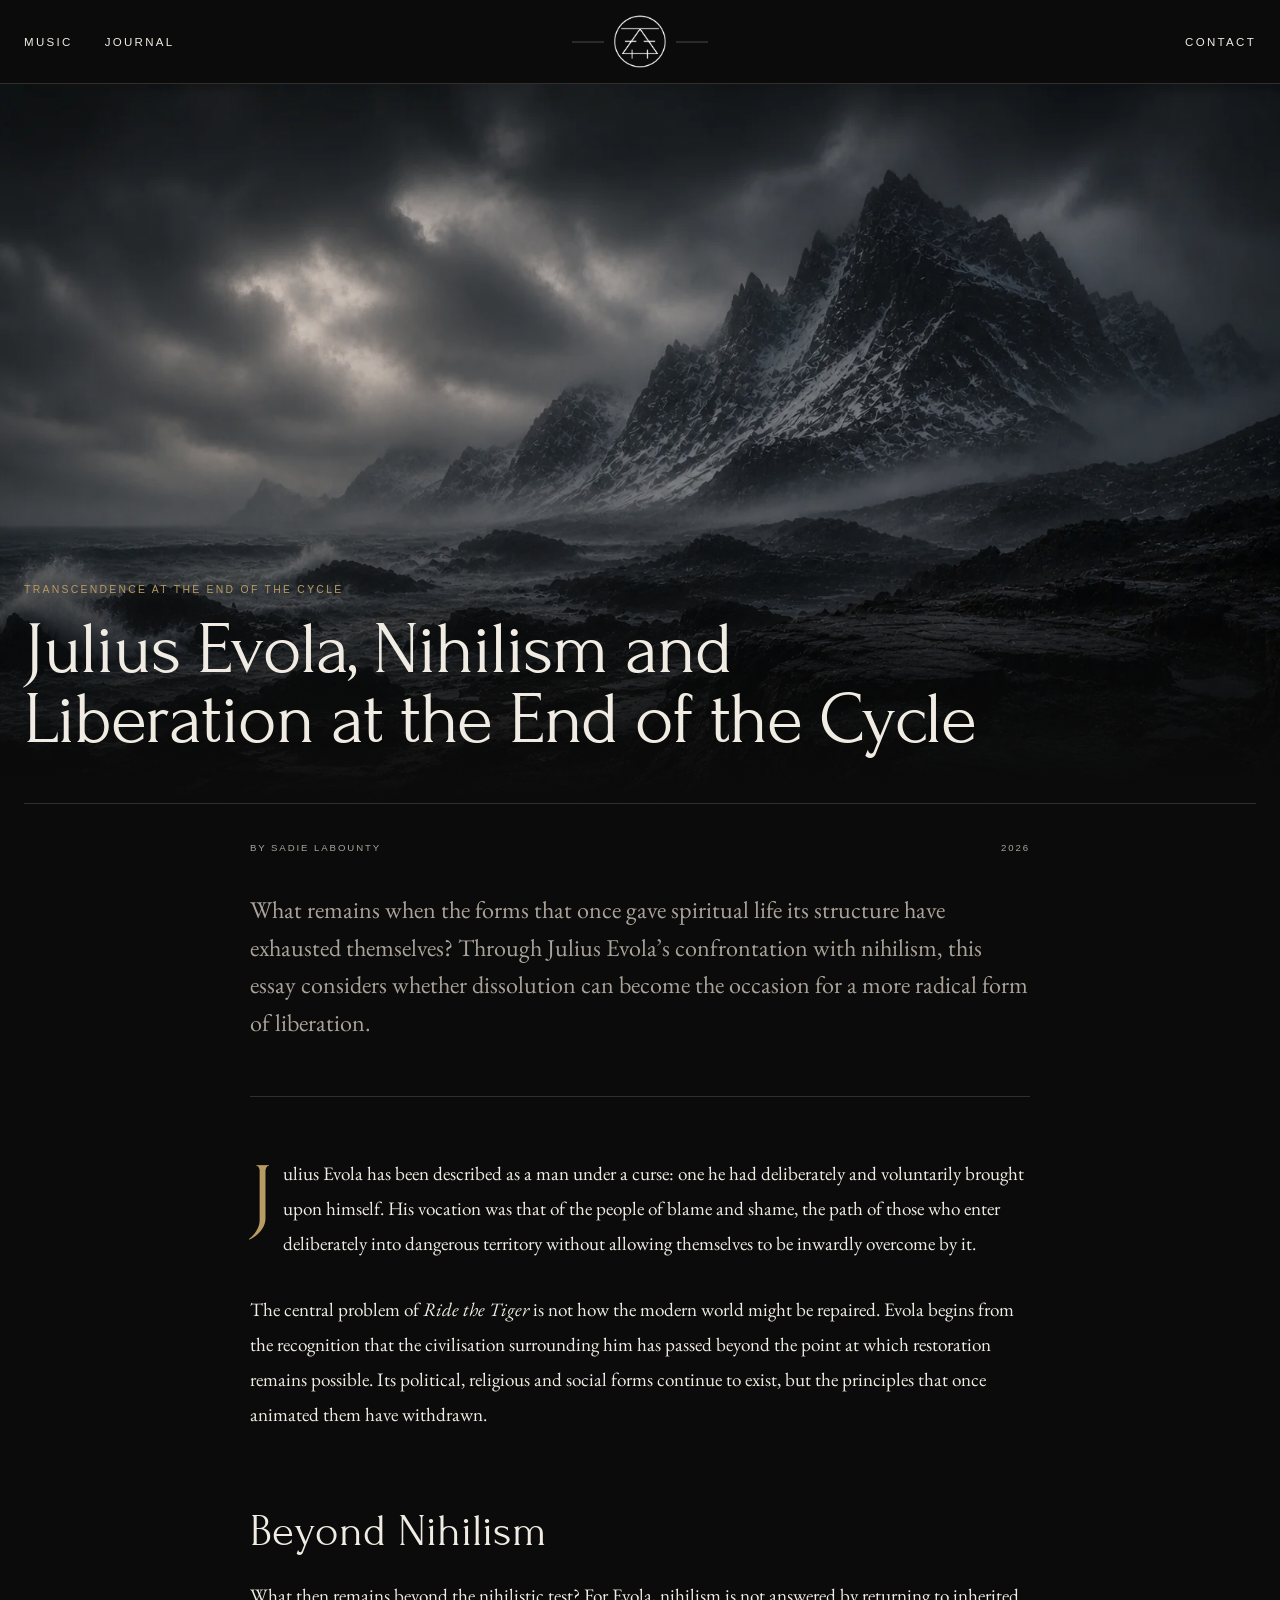
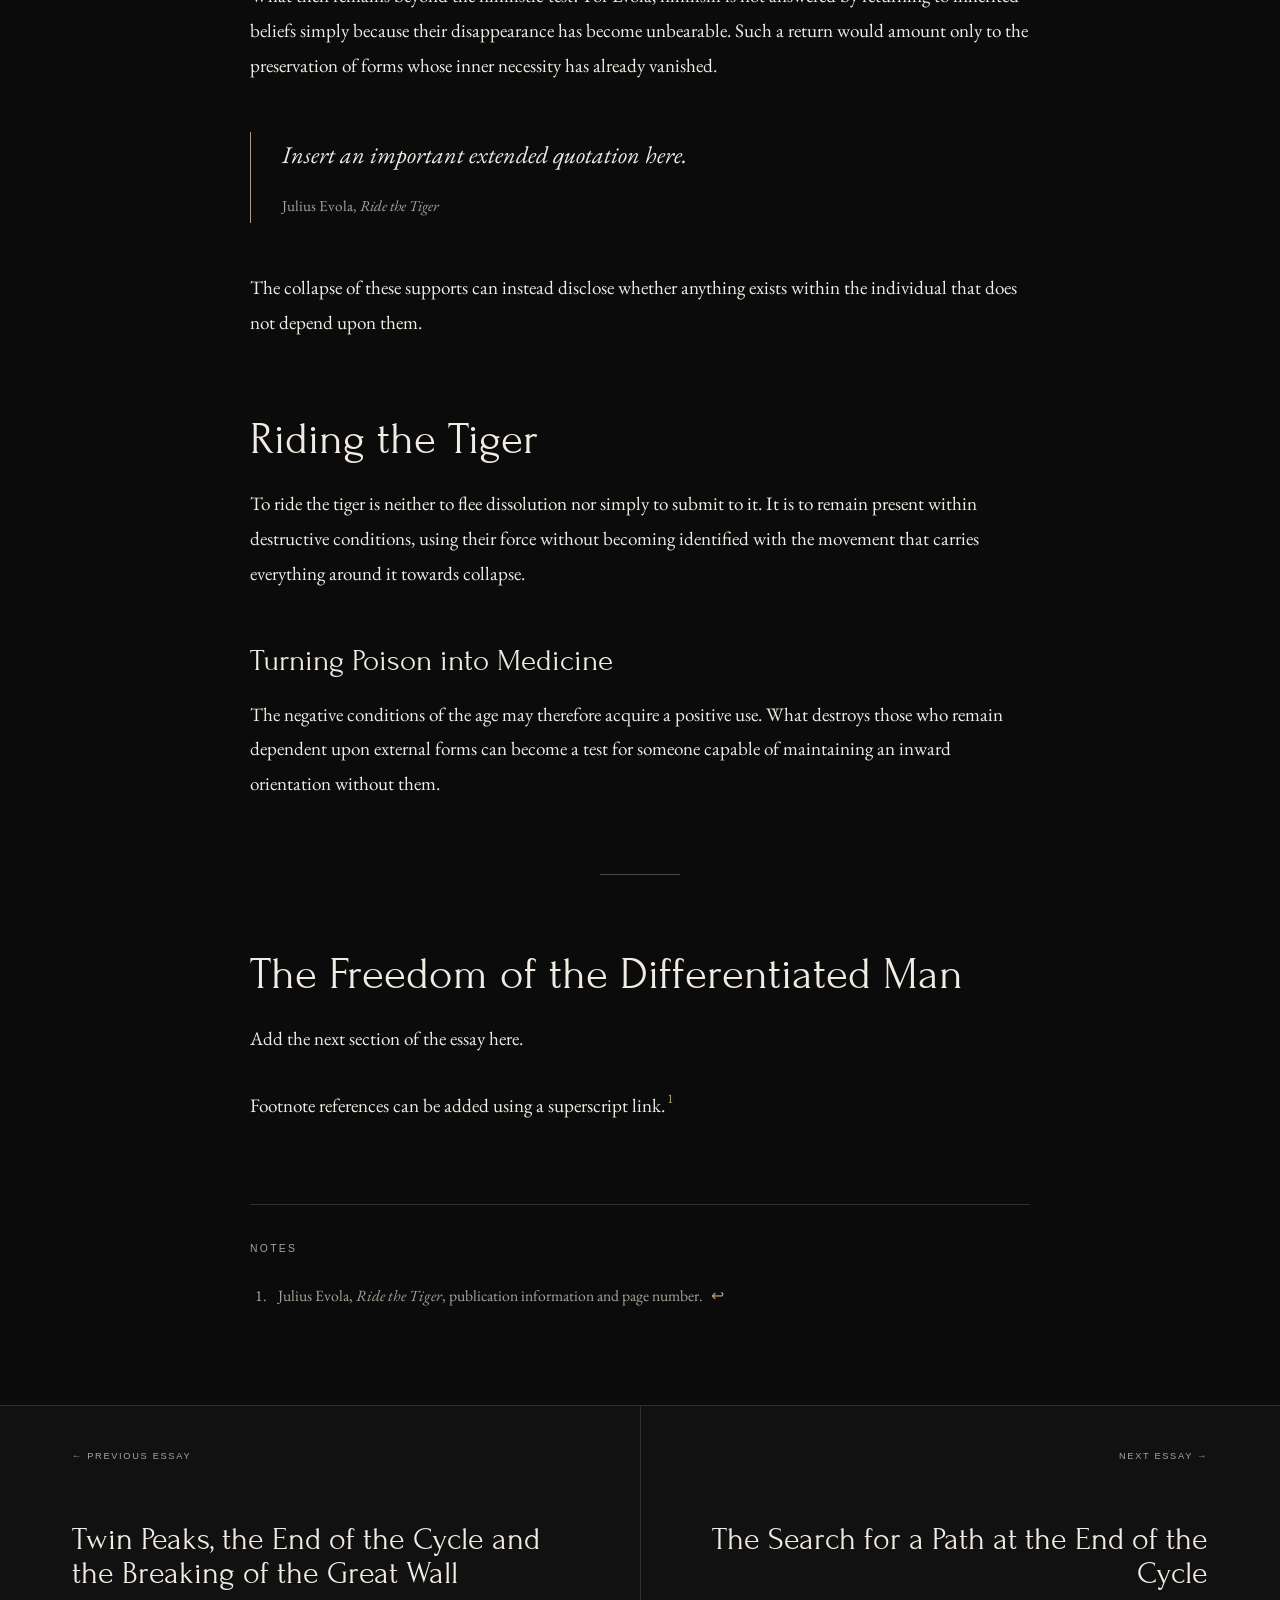
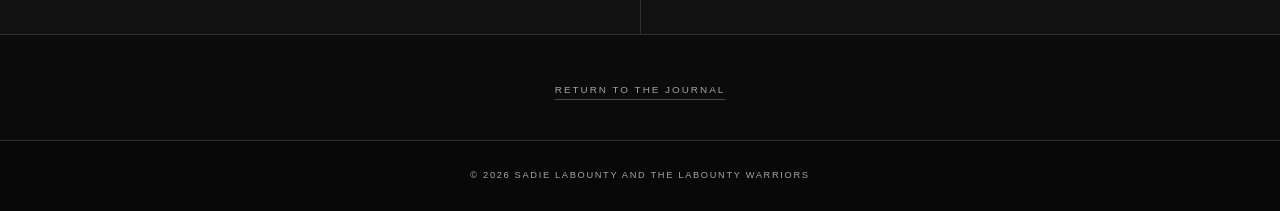
==== journal/julius-evola-nihilism-and-liberation/index.html @ d00d3645 "Adding Journal Entries" ====
<!DOCTYPE html>
<html lang="en">
<head>
    <meta charset="UTF-8">

    <meta
        name="viewport"
        content="width=device-width, initial-scale=1.0"
    >

    <meta
        name="description"
        content="Julius Evola, Nihilism and Liberation at the End of the Cycle."
    >

    <link
        rel="icon"
        type="image/webp"
        href="/assets/images/logo/favicon-logo.webp"
    >

    <title>
        Julius Evola, Nihilism and Liberation at the End of the Cycle
    </title>

    <link rel="preconnect" href="https://fonts.googleapis.com">
    <link
        rel="preconnect"
        href="https://fonts.gstatic.com"
        crossorigin
    >

    <link
        href="https://fonts.googleapis.com/css2?family=Cinzel+Decorative:wght@400;700;900&family=EB+Garamond:ital,wght@0,400;0,500;1,400;1,500&family=Forum&display=swap"
        rel="stylesheet"
    >

    <link
        rel="stylesheet"
        href="/assets/css/style.css"
    >
</head>

<body class="essay-page">

    <!-- Reading progress -->
    <div
        class="reading-progress"
        aria-hidden="true"
    >
        <div class="reading-progress-bar"></div>
    </div>


    <!-- Header -->
    <header class="site-header">
        <nav
            class="main-nav"
            aria-label="Main navigation"
        >
            <div class="nav-left">
                <a href="/#music">Music</a>
                <a href="/#journal">Journal</a>
            </div>

            <a
                href="/"
                class="site-logo"
                aria-label="Home"
            >
                <img
                    src="/assets/images/logo/47-logo.webp"
                    alt=""
                >
            </a>

            <div class="nav-right">
                <a href="/#contact">Contact</a>
            </div>
        </nav>
    </header>


    <main>

        <!-- Essay hero -->
        <header class="essay-hero essay-hero-evola">

            <img
                src="/assets/images/journal/evola-2.webp"
                alt=""
                class="essay-hero-image"
            >

            <div class="essay-hero-overlay"></div>

            <div class="essay-hero-inner">

                <p class="essay-series">
                    Transcendence at the End of the Cycle
                </p>

                <h1>
                    Julius Evola, Nihilism and Liberation
                    at the End of the Cycle
                </h1>

            </div>

        </header>


        <!-- Essay body -->
        <article class="essay">

            <header class="essay-introduction">

                <div class="essay-meta">
                    <p>By Sadie LaBounty</p>

                    <!-- Add the date when the essay is published -->
                    <p>
                        <time datetime="2026">
                            2026
                        </time>
                    </p>
                </div>

                <!-- Optional introductory standfirst -->
                <p class="essay-standfirst">
                    What remains when the forms that once gave spiritual
                    life its structure have exhausted themselves? Through
                    Julius Evola’s confrontation with nihilism, this essay
                    considers whether dissolution can become the occasion
                    for a more radical form of liberation.
                </p>

            </header>


            <div class="essay-content">

                <!-- Replace the temporary text below with the essay -->

                <p class="essay-opening">
                    Julius Evola has been described as a man under a curse:
                    one he had deliberately and voluntarily brought upon
                    himself. His vocation was that of the people of blame
                    and shame, the path of those who enter deliberately
                    into dangerous territory without allowing themselves
                    to be inwardly overcome by it.
                </p>

                <p>
                    The central problem of <em>Ride the Tiger</em> is not
                    how the modern world might be repaired. Evola begins
                    from the recognition that the civilisation surrounding
                    him has passed beyond the point at which restoration
                    remains possible. Its political, religious and social
                    forms continue to exist, but the principles that once
                    animated them have withdrawn.
                </p>


                <h2 id="beyond-nihilism">
                    Beyond Nihilism
                </h2>

                <p>
                    What then remains beyond the nihilistic test? For Evola,
                    nihilism is not answered by returning to inherited
                    beliefs simply because their disappearance has become
                    unbearable. Such a return would amount only to the
                    preservation of forms whose inner necessity has already
                    vanished.
                </p>

                <blockquote>
                    <p>
                        Insert an important extended quotation here.
                    </p>

                    <cite>
                        Julius Evola, <em>Ride the Tiger</em>
                    </cite>
                </blockquote>

                <p>
                    The collapse of these supports can instead disclose
                    whether anything exists within the individual that does
                    not depend upon them.
                </p>


                <h2 id="riding-the-tiger">
                    Riding the Tiger
                </h2>

                <p>
                    To ride the tiger is neither to flee dissolution nor
                    simply to submit to it. It is to remain present within
                    destructive conditions, using their force without
                    becoming identified with the movement that carries
                    everything around it towards collapse.
                </p>


                <h3>
                    Turning Poison into Medicine
                </h3>

                <p>
                    The negative conditions of the age may therefore acquire
                    a positive use. What destroys those who remain dependent
                    upon external forms can become a test for someone capable
                    of maintaining an inward orientation without them.
                </p>


                <hr>


                <h2 id="freedom">
                    The Freedom of the Differentiated Man
                </h2>

                <p>
                    Add the next section of the essay here.
                </p>


                <!-- Example footnote -->
                <p>
                    Footnote references can be added using a superscript
                    link.<sup><a href="#note-1" id="reference-1">1</a></sup>
                </p>


                <section
                    class="essay-notes"
                    aria-labelledby="notes-heading"
                >
                    <h2 id="notes-heading">
                        Notes
                    </h2>

                    <ol>
                        <li id="note-1">
                            Julius Evola, <em>Ride the Tiger</em>,
                            publication information and page number.

                            <a
                                class="footnote-return"
                                href="#reference-1"
                                aria-label="Return to reference 1"
                            >
                                ↩
                            </a>
                        </li>
                    </ol>
                </section>

            </div>

        </article>


        <!-- Series navigation -->
        <nav
            class="essay-navigation"
            aria-label="Essay series navigation"
        >
            <div class="essay-navigation-inner">

                <a
                    class="essay-navigation-link essay-navigation-previous"
                    href="/journal/twin-peaks-and-the-breaking-of-the-great-wall/"
                >
                    <span class="essay-navigation-direction">
                        ← Previous essay
                    </span>

                    <span class="essay-navigation-title">
                        Twin Peaks, the End of the Cycle and the
                        Breaking of the Great Wall
                    </span>
                </a>


                <a
                    class="essay-navigation-link essay-navigation-next"
                    href="/journal/the-search-for-a-path/"
                >
                    <span class="essay-navigation-direction">
                        Next essay →
                    </span>

                    <span class="essay-navigation-title">
                        The Search for a Path at the End of the Cycle
                    </span>
                </a>

            </div>
        </nav>


        <div class="essay-journal-return">
            <a href="/#journal">
                Return to the Journal
            </a>
        </div>

    </main>


    <footer class="site-footer">
        <p>
            © 2026 Sadie LaBounty and the LaBounty Warriors
        </p>
    </footer>


    <script src="/assets/js/essay.js"></script>
</body>
</html>
---- assets/css/style.css ----
/* =========================================================
   SADIE LABOUNTY AND THE LABOUNTY WARRIORS
   Main stylesheet
========================================================= */

@import url("base/variables.css");
@import url("base/reset.css");
@import url("base/layout.css");
@import url("base/typography.css");

@import url("components/header.css");
@import url("components/hero.css");
@import url("components/music.css");
@import url("components/featured-album.css");
@import url("components/footer.css");

@import url("base/accessibility.css");

@import url("components/writing.css");
@import url("components/essay.css");
@import url("components/album-modal.css");
@import url("components/contact.css");

@import url("utilities/animations.css");
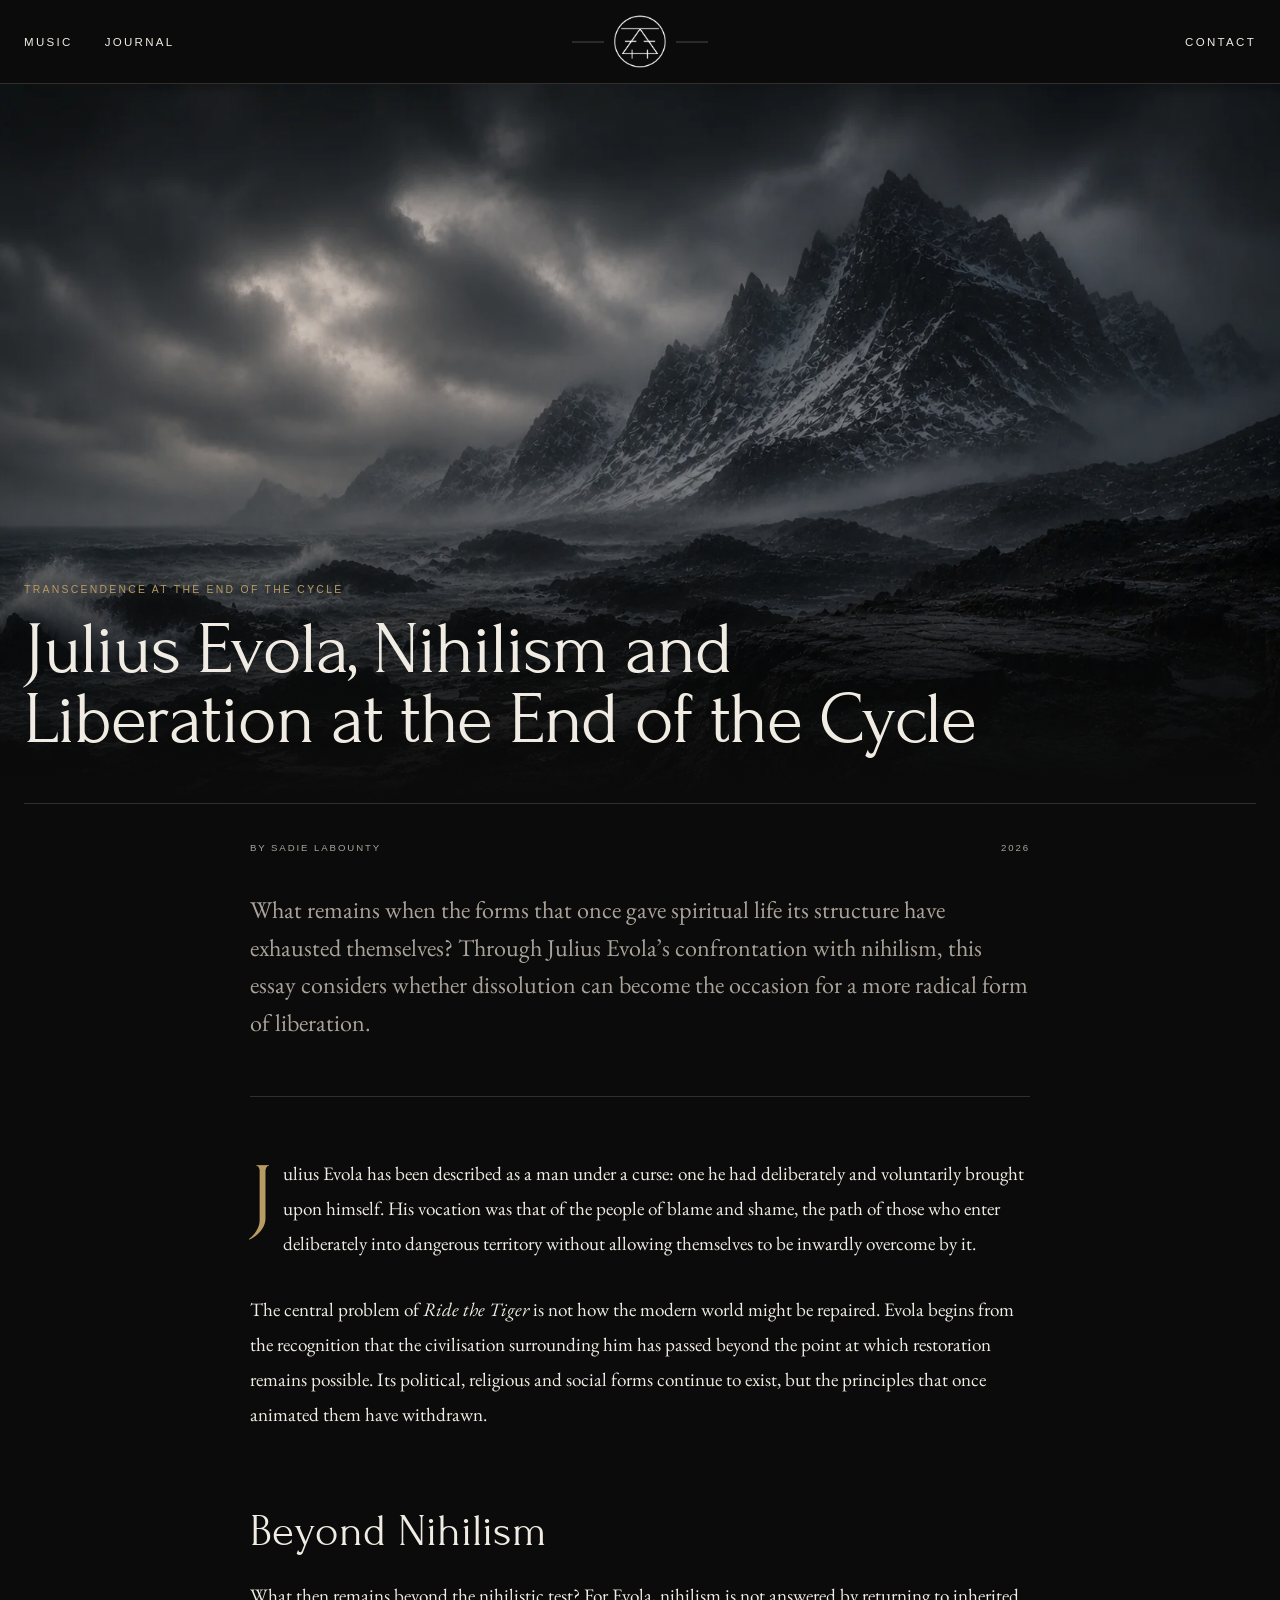
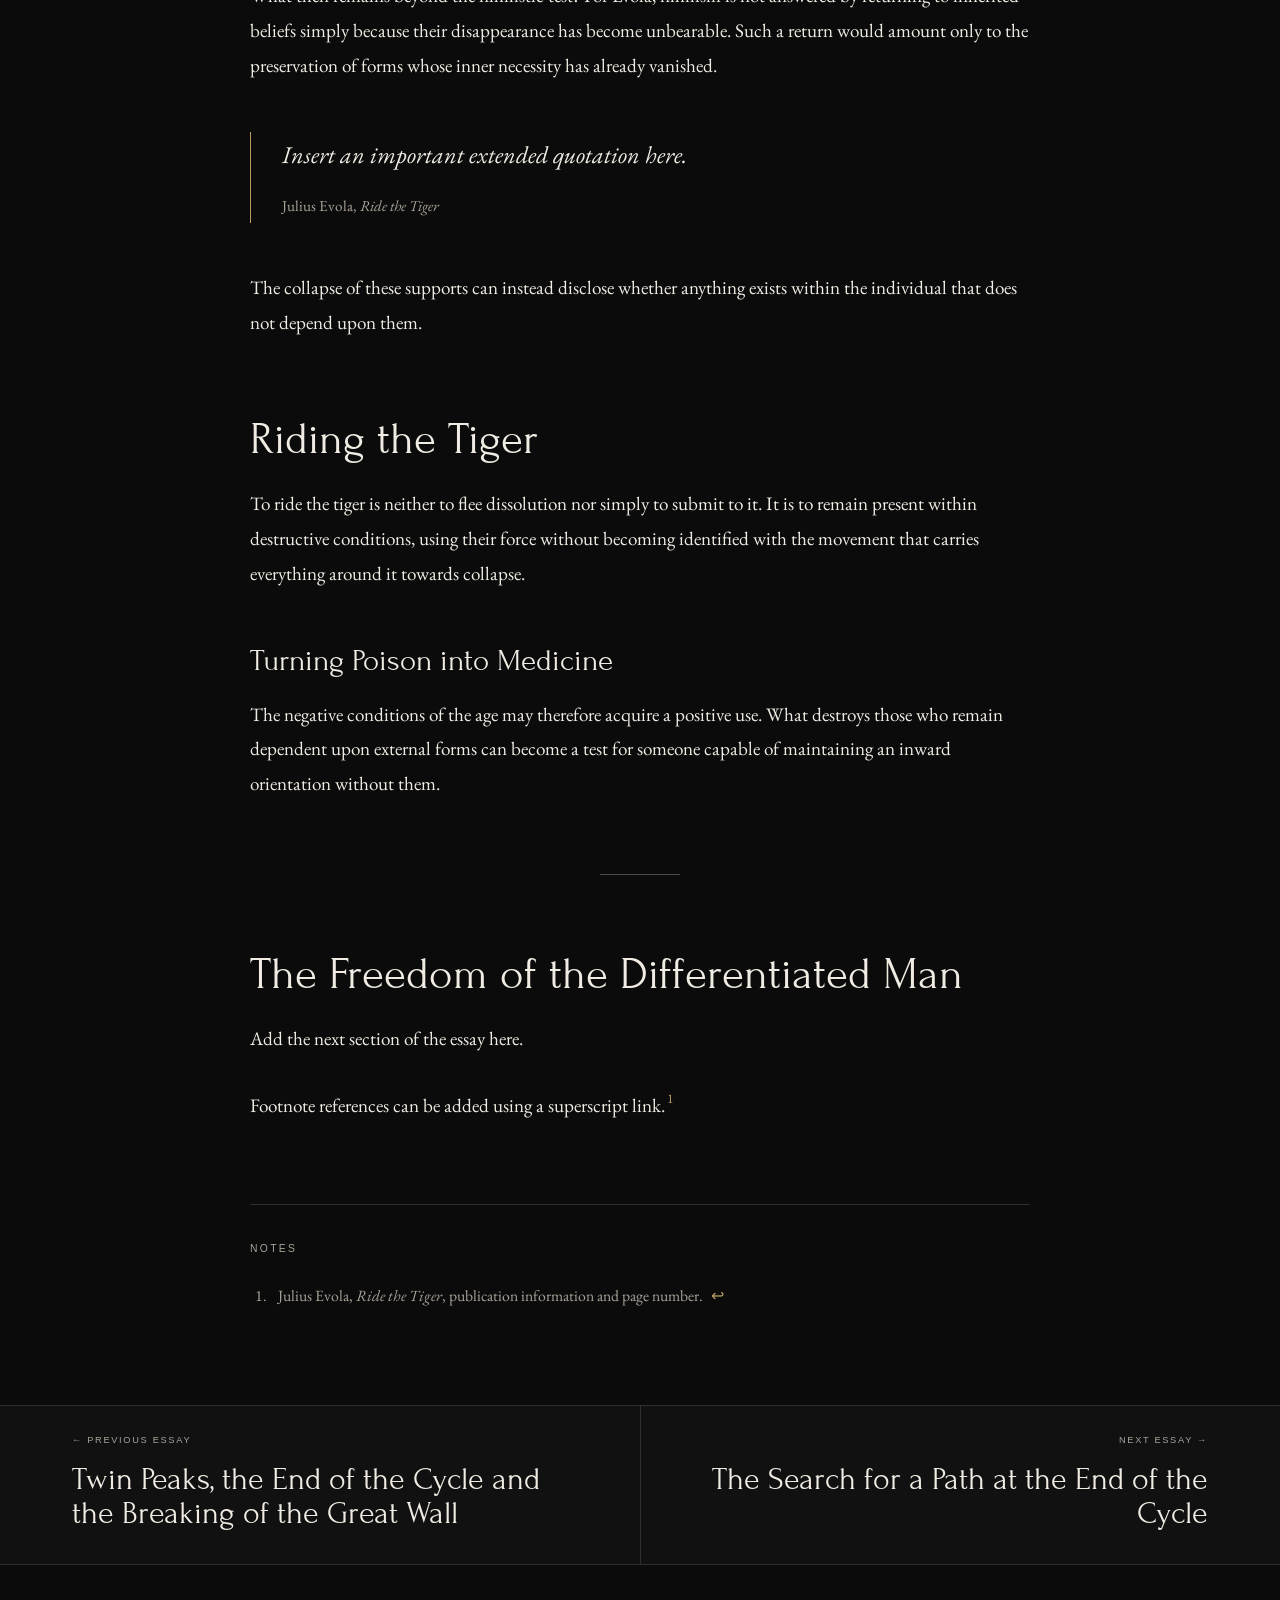
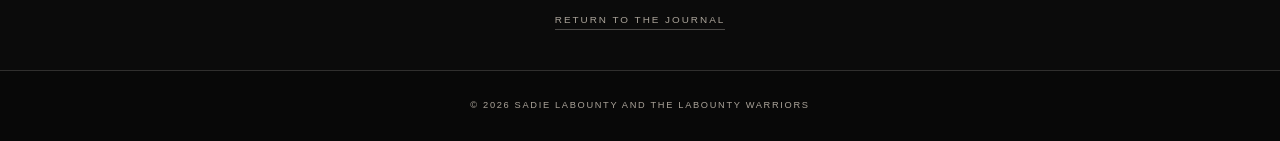
==== commit 52f3bdd1: "Rough Essay Styling Complete" ====
--- a/journal/julius-evola-nihilism-and-liberation/index.html
+++ b/journal/julius-evola-nihilism-and-liberation/index.html
@@ -41,7 +41,7 @@
     >
 </head>
 
-<body class="essay-page">
+<body class="essay-page evola-page">
 
     <!-- Reading progress -->
     <div
@@ -289,7 +289,7 @@
 
                 <a
                     class="essay-navigation-link essay-navigation-next"
-                    href="/journal/the-search-for-a-path/"
+                    href="/journal/search-for-a-path-at-the-end-of-the-cycle/"
                 >
                     <span class="essay-navigation-direction">
                         Next essay →
